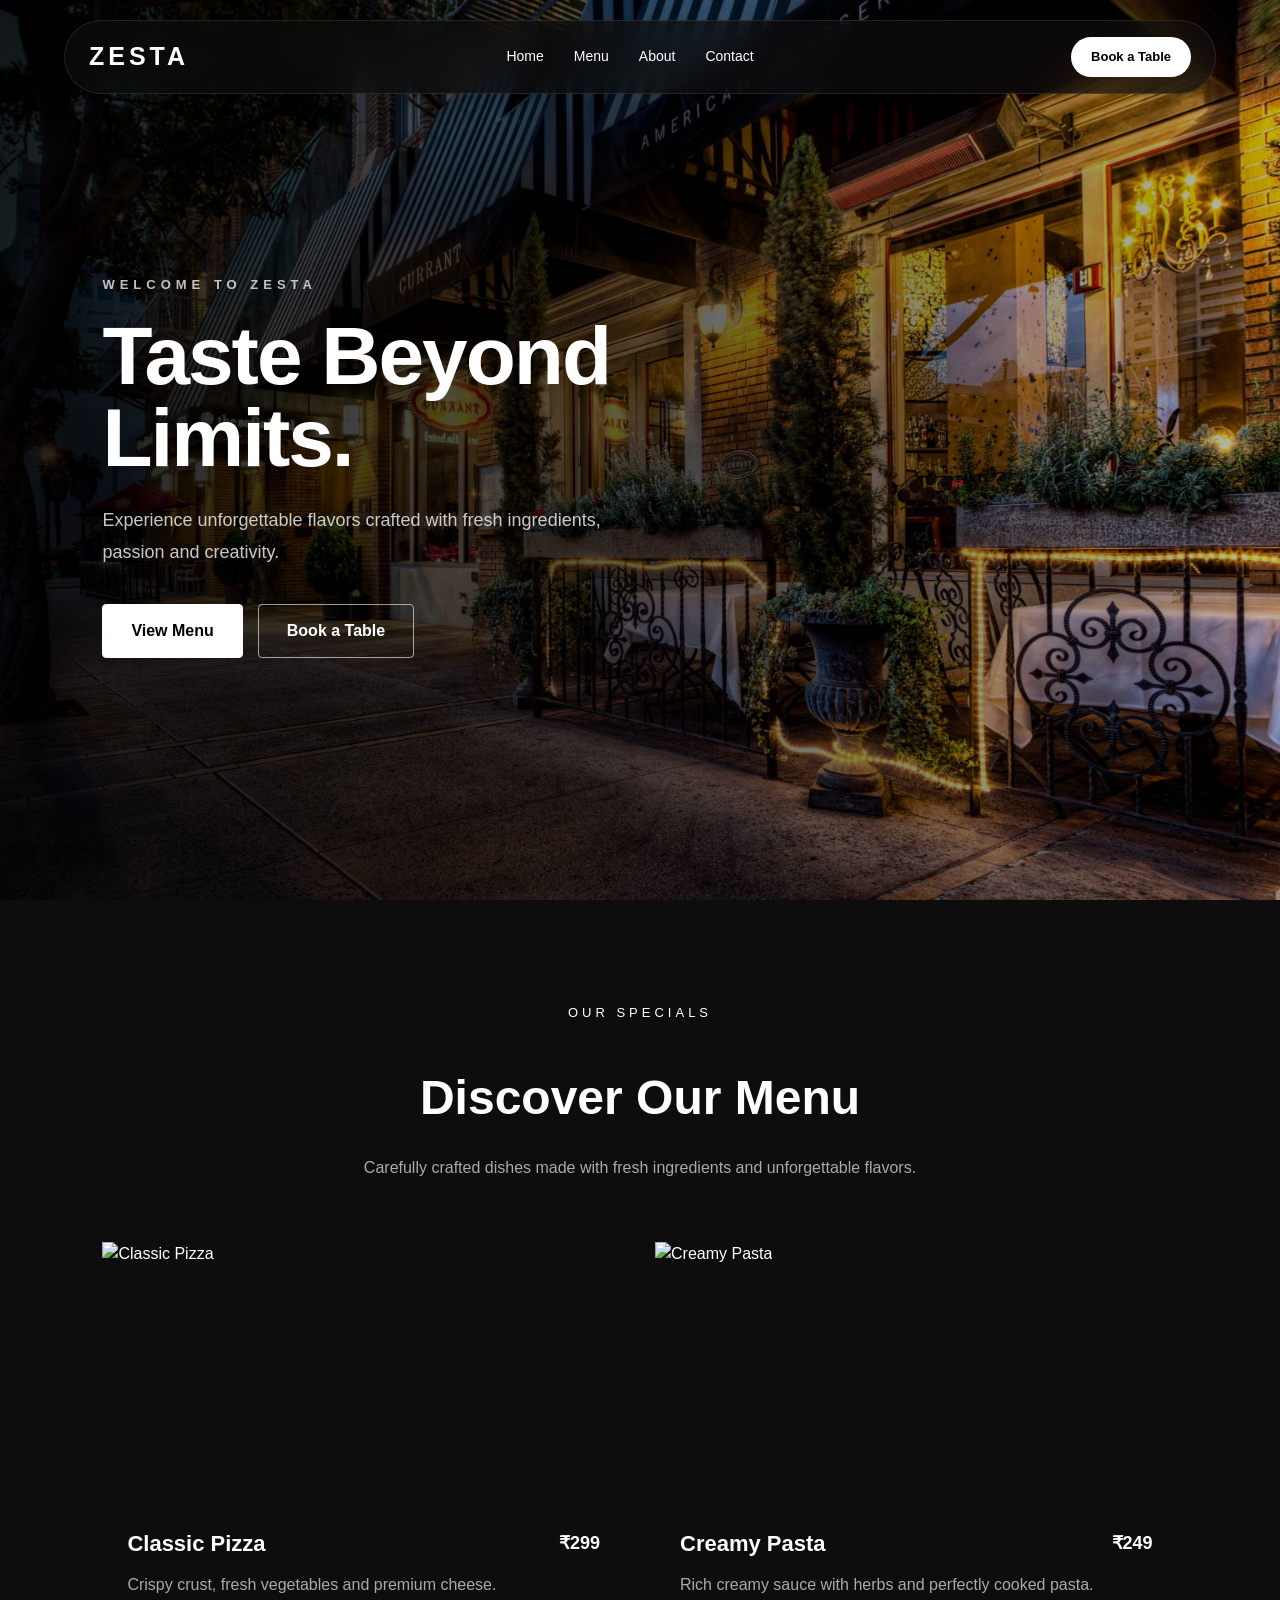
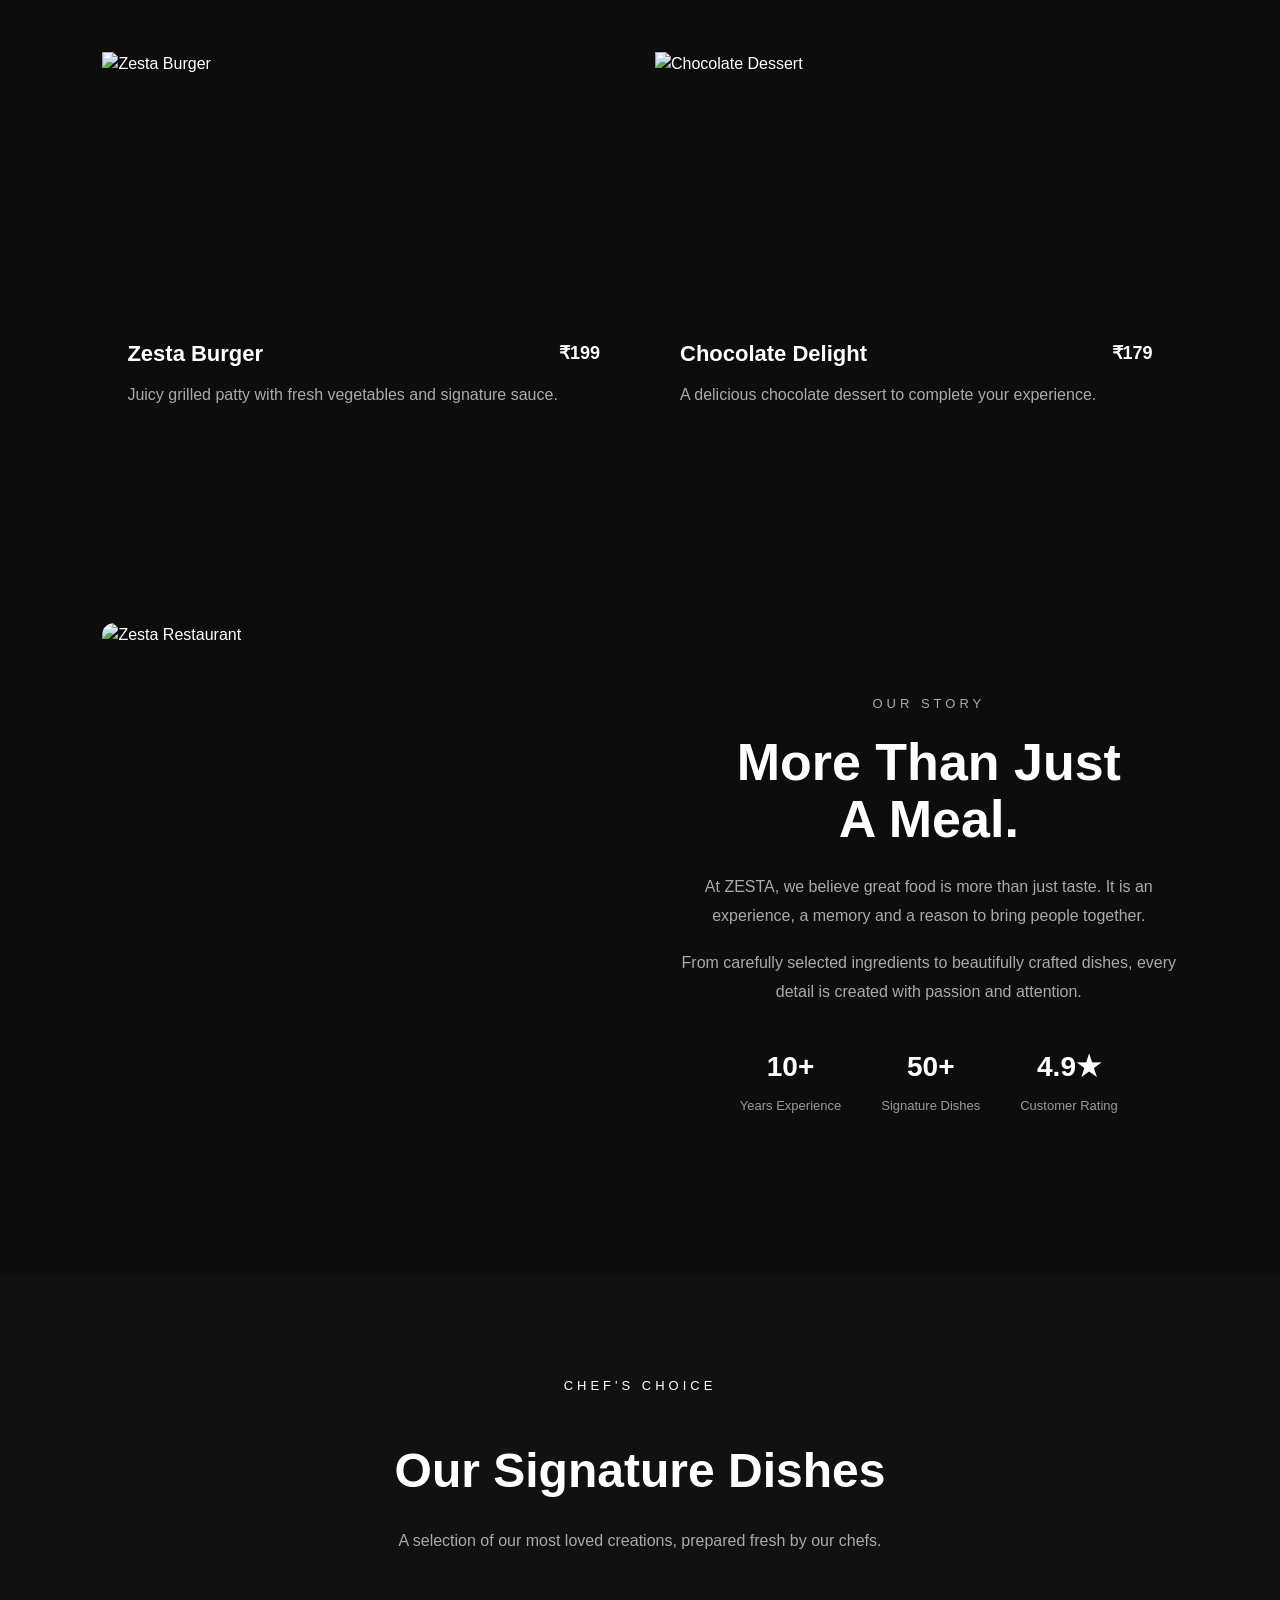
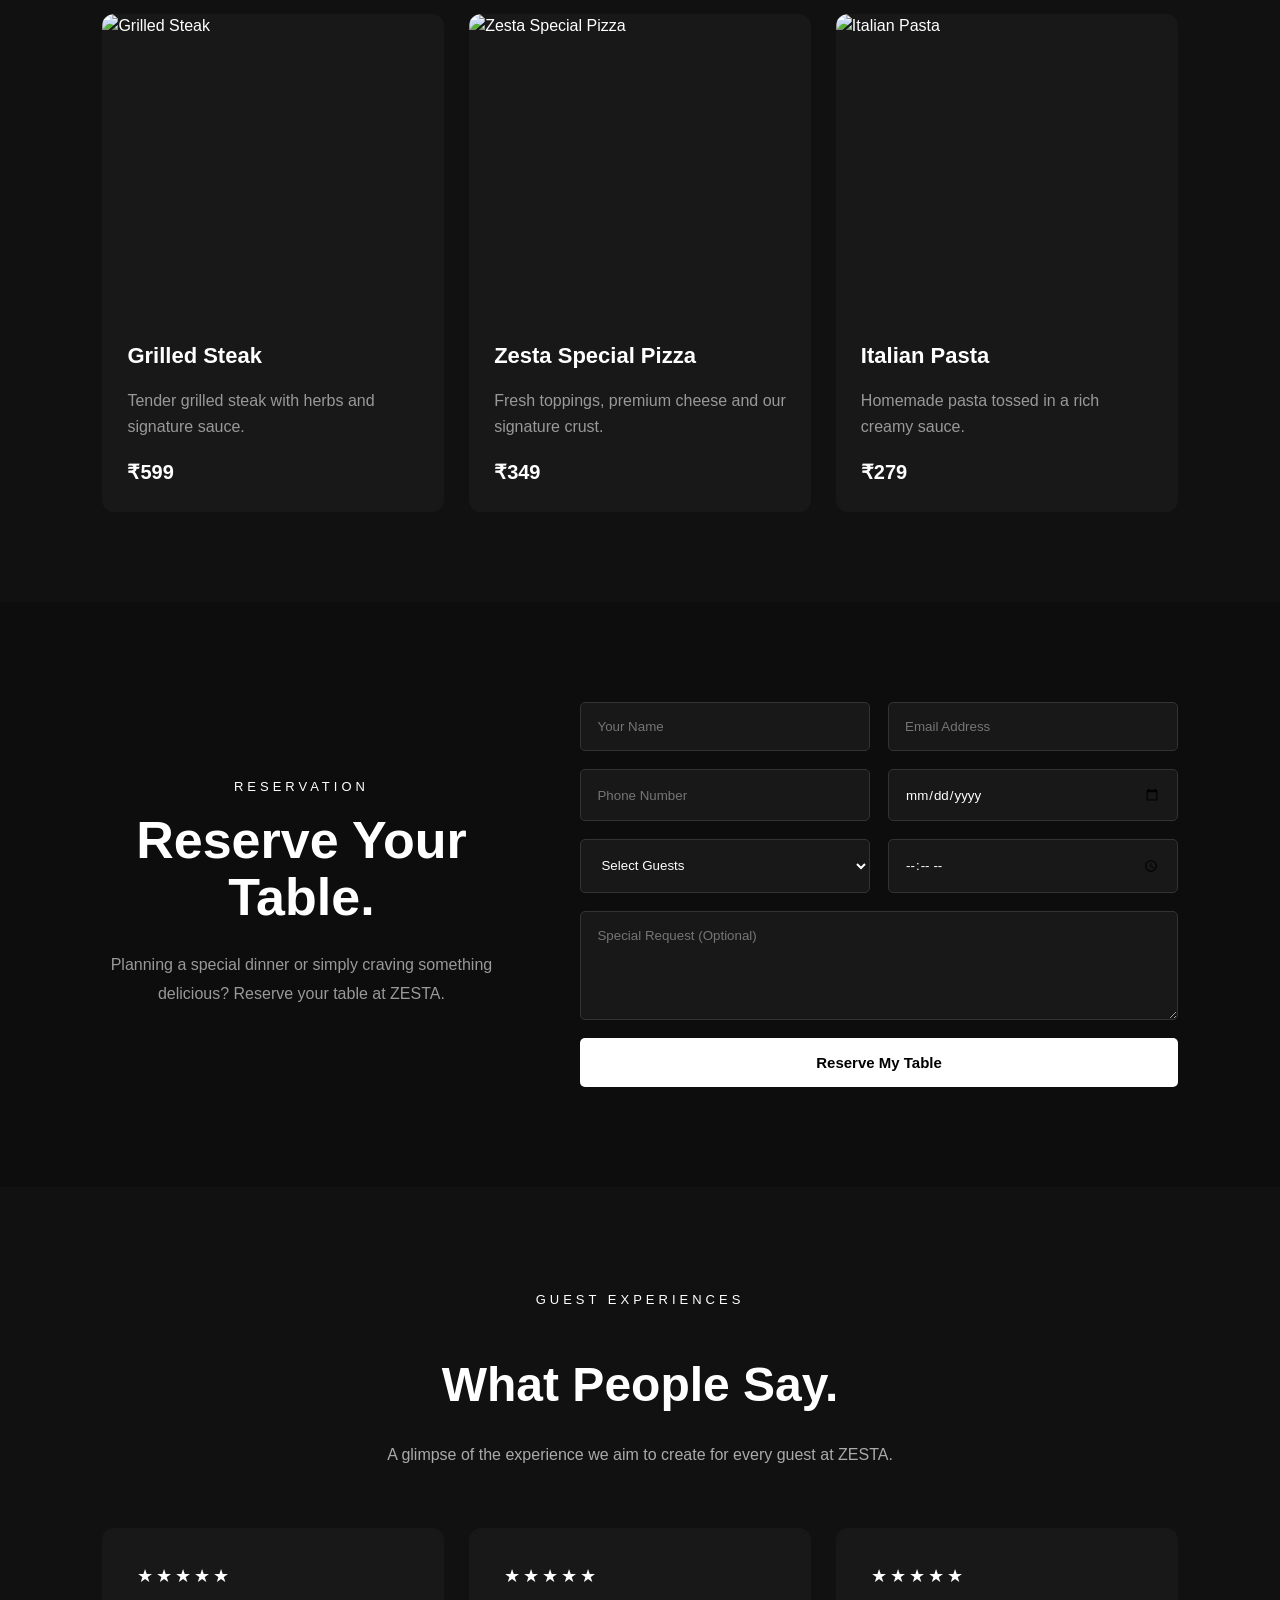
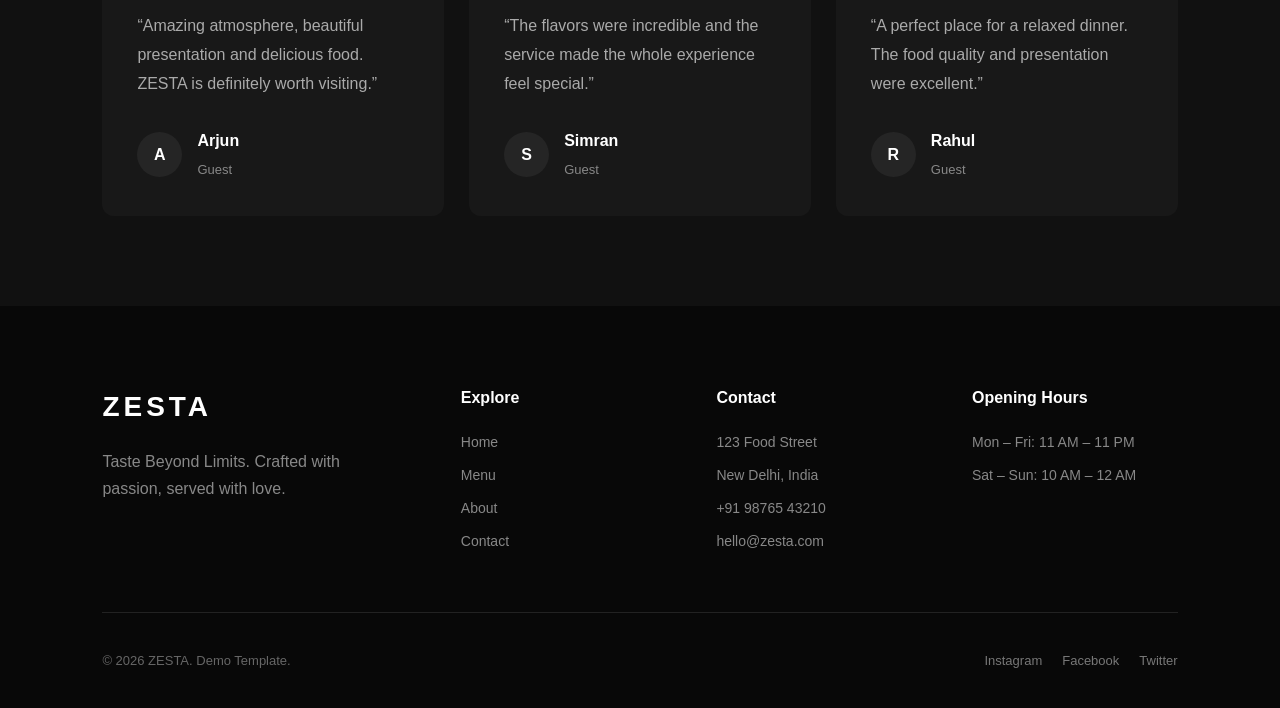
==== index.HTML @ 045b375d "Add files via upload" ====
<!DOCTYPE html>
<html lang="en">
<head>
    <meta charset="UTF-8">
    <meta name="viewport" content="width=device-width, initial-scale=1.0">
    <title>ZESTA Resturant</title>




    <meta charset="UTF-8">

    <meta name="viewport" content="width=device-width, initial-scale=1.0">

    <title>ZESTA - Taste Beyond Limits</title>


    <link rel="stylesheet" href="style.css">
    <script src="script.js"></script>


</head>









<body>
    

    
        <!-- =========================
     NAVBAR
========================= -->


<header class="navbar">

    <a href="#home" class="logo">ZESTA</a>

    <nav class="nav-links">
        <a href="#home">Home</a>
        <a href="#menu">Menu</a>
        <a href="#about">About</a>
        <a href="#contact">Contact</a>
    </nav>

    <a href="#contact" class="nav-btn">Book a Table</a>

    <button class="menu-toggle" id="menuToggle" aria-label="Open menu">
        ☰
    </button>

</header>

<div class="mobile-menu" id="mobileMenu">

    <button class="mobile-menu-close" id="menuClose">
        ×
    </button>

    <a href="#home">Home</a>
    <a href="#menu">Menu</a>
    <a href="#about">About</a>
    <a href="#contact">Contact</a>

    <a href="#contact" class="mobile-book-btn">
        Book a Table
    </a>

</div>








<!------
/* =========================
   HERO 
========================= */-->

    <section class="hero" id="home">

    <div class="hero-content">

        <p class="hero-label">WELCOME TO ZESTA</p>

        <h1>
            Taste Beyond
            <span>Limits.</span>
        </h1>

        <p class="hero-text">
            Experience unforgettable flavors crafted with
            fresh ingredients, passion and creativity.
        </p>

        <div class="hero-buttons">

            <a href="#menu" class="btn primary-btn">
                View Menu
            </a>

            <a href="#contact" class="btn secondary-btn">
                Book a Table
            </a>

        </div>

    </div>

</section>
<!-- =========================
     MENU SECTION
========================= -->

<section class="menu-section" id="menu">

    <div class="section-heading">

        <p class="section-label">OUR SPECIALS</p>

        <h2>Discover Our <span>Menu</span></h2>

        <p>
            Carefully crafted dishes made with fresh ingredients
            and unforgettable flavors.
        </p>

    </div>


    <div class="menu-grid">

        <!-- MENU CARD 1 -->

        <div class="menu-card">

            <div class="menu-image">
                <img src="images/pizzza.webp" alt="Classic Pizza">
            </div>

            <div class="menu-info">

                <div class="menu-title">
                    <h3>Classic Pizza</h3>
                    <span>₹299</span>
                </div>

                <p>
                    Crispy crust, fresh vegetables and
                    premium cheese.
                </p>

            </div>

        </div>


        <!-- MENU CARD 2 -->

        <div class="menu-card">

            <div class="menu-image">
                <img src="images/crmy-pasta.jpg" alt="Creamy Pasta">
            </div>

            <div class="menu-info">

                <div class="menu-title">
                    <h3>Creamy Pasta</h3>
                    <span>₹249</span>
                </div>

                <p>
                    Rich creamy sauce with herbs and
                    perfectly cooked pasta.
                </p>

            </div>

        </div>


        <!-- MENU CARD 3 -->

        <div class="menu-card">

            <div class="menu-image">
                <img src="images/hm-burger.webp" alt="Zesta Burger">
            </div>

            <div class="menu-info">

                <div class="menu-title">
                    <h3>Zesta Burger</h3>
                    <span>₹199</span>
                </div>

                <p>
                    Juicy grilled patty with fresh vegetables
                    and signature sauce.
                </p>

            </div>

        </div>


        <!-- MENU CARD 4 -->

        <div class="menu-card">

            <div class="menu-image">
                <img src="images/choco cake.jpg" alt="Chocolate Dessert">
            </div>

            <div class="menu-info">

                <div class="menu-title">
                    <h3>Chocolate Delight</h3>
                    <span>₹179</span>
                </div>

                <p>
                    A delicious chocolate dessert to
                    complete your experience.
                </p>

            </div>

        </div>

    </div>

</section>

<!-- =========================
     ABOUT SECTION
========================= -->

<section class="about-section" id="about">

    <div class="about-image">

        <img src="images/about-food.webp" alt="Zesta Restaurant">

    </div>


    <div class="about-content">

        <p class="section-label">OUR STORY</p>

        <h2>
            More Than Just
            <span>A Meal.</span>
        </h2>

        <p>
            At ZESTA, we believe great food is more than
            just taste. It is an experience, a memory and
            a reason to bring people together.
        </p>

        <p>
            From carefully selected ingredients to beautifully
            crafted dishes, every detail is created with passion
            and attention.
        </p>

        <div class="about-features">

            <div class="feature">
                <strong>10+</strong>
                <span>Years Experience</span>
            </div>

            <div class="feature">
                <strong>50+</strong>
                <span>Signature Dishes</span>
            </div>

            <div class="feature">
                <strong>4.9★</strong>
                <span>Customer Rating</span>
            </div>

        </div>

    </div>

</section>

<!-- =========================
     FEATURED DISHES
========================= -->

<section class="featured-section">

    <div class="section-heading">

        <p class="section-label">CHEF'S CHOICE</p>

        <h2>Our <span>Signature</span> Dishes</h2>

        <p>
            A selection of our most loved creations,
            prepared fresh by our chefs.
        </p>

    </div>


    <div class="featured-grid">

        <div class="featured-card">

            <img src="images/grill.webp" alt="Grilled Steak">

            <div class="featured-info">

                <h3>Grilled Steak</h3>

                <p>
                    Tender grilled steak with herbs
                    and signature sauce.
                </p>

                <strong>₹599</strong>

            </div>

        </div>


        <div class="featured-card">

            <img src="images/pizza.webp" alt="Zesta Special Pizza">

            <div class="featured-info">

                <h3>Zesta Special Pizza</h3>

                <p>
                    Fresh toppings, premium cheese
                    and our signature crust.
                </p>

                <strong>₹349</strong>

            </div>

        </div>


        <div class="featured-card">

            <img src="images/italian-pasta.webp" alt="Italian Pasta">

            <div class="featured-info">

                <h3>Italian Pasta</h3>

                <p>
                    Homemade pasta tossed in
                    a rich creamy sauce.
                </p>

                <strong>₹279</strong>

            </div>

        </div>

    </div>

</section>

<!-- =========================
     BOOK A TABLE
========================= -->

<section class="booking-section" id="contact">

    <div class="booking-content">

        <p class="section-label">RESERVATION</p>

        <h2>
            Reserve Your
            <span>Table.</span>
        </h2>

        <p>
            Planning a special dinner or simply craving
            something delicious? Reserve your table at ZESTA.
        </p>

    </div>


    <form class="booking-form"  id="bookingForm" novalidate>

        <div class="form-row">

            <input
                type="text"
                placeholder="Your Name"
                required
            >

            <input
                type="email"
                id="email"
                placeholder="Email Address"
                required
            >

        </div>


        <div class="form-row">

            <input
                type="tel"
                id="phone"
                placeholder="Phone Number"
                maxlength="10"
                inputmode="numeric"
                pattern="[0-9]{10}"
                required    
            >

            
            <input
                type="date"
                id="bookingDate"
                min="2026-01-01"
                max="2036-12-31"
                required
             >
            

        </div>


        <div class="form-row">

            <select required>

                <option value="">
                    Select Guests
                </option>

                <option>1 Guest</option>
                <option>2 Guests</option>
                <option>3 Guests</option>
                <option>4 Guests</option>
                <option>5+ Guests</option>

            </select>


            <input
                type="time"
                required
            >

        </div>


        <textarea
            placeholder="Special Request (Optional)"
            rows="5"
        ></textarea>


        <button type="submit" class="booking-btn">
            Reserve My Table
        </button>

    </form>
    
    <p class="form-success" id="formSuccess">
    ✓ Your reservation request has been received.
</p>

</section>

<!-- =========================
     TESTIMONIALS
========================= -->

<section class="testimonials-section">

    <div class="section-heading">

        <p class="section-label">GUEST EXPERIENCES</p>

        <h2>What People <span>Say.</span></h2>

        <p>
            A glimpse of the experience we aim to create
            for every guest at ZESTA.
        </p>

    </div>


    <div class="testimonial-grid">

        <!-- REVIEW 1 -->

        <div class="testimonial-card">

            <div class="stars">
                ★★★★★
            </div>

            <p>
                “Amazing atmosphere, beautiful presentation
                and delicious food. ZESTA is definitely worth
                visiting.”
            </p>

            <div class="reviewer">
                <div class="reviewer-avatar">A</div>

                <div>
                    <h4>Arjun</h4>
                    <span>Guest</span>
                </div>
            </div>

        </div>


        <!-- REVIEW 2 -->

        <div class="testimonial-card">

            <div class="stars">
                ★★★★★
            </div>

            <p>
                “The flavors were incredible and the service
                made the whole experience feel special.”
            </p>

            <div class="reviewer">
                <div class="reviewer-avatar">S</div>

                <div>
                    <h4>Simran</h4>
                    <span>Guest</span>
                </div>
            </div>

        </div>


        <!-- REVIEW 3 -->

        <div class="testimonial-card">

            <div class="stars">
                ★★★★★
            </div>

            <p>
                “A perfect place for a relaxed dinner.
                The food quality and presentation were excellent.”
            </p>

            <div class="reviewer">
                <div class="reviewer-avatar">R</div>

                <div>
                    <h4>Rahul</h4>
                    <span>Guest</span>
                </div>
            </div>

        </div>

    </div>

</section>


<!-- =========================
     FOOTER
========================= -->

<footer class="footer">

    <div class="footer-grid">

        <!-- BRAND -->

        <div class="footer-brand">

            <a href="#home" class="footer-logo">
                ZESTA
            </a>

            <p>
                Taste Beyond Limits.
                Crafted with passion, served with love.
            </p>

        </div>


        <!-- QUICK LINKS -->

        <div class="footer-column">

            <h3>Explore</h3>

            <a href="#home">Home</a>
            <a href="#menu">Menu</a>
            <a href="#about">About</a>
            <a href="#contact">Contact</a>

        </div>


        <!-- CONTACT -->

        <div class="footer-column">

            <h3>Contact</h3>

            <p>123 Food Street</p>
            <p>New Delhi, India</p>
            <p>+91 98765 43210</p>
            <p>hello@zesta.com</p>

        </div>


        <!-- OPENING HOURS -->

        <div class="footer-column">

            <h3>Opening Hours</h3>

            <p>Mon – Fri: 11 AM – 11 PM</p>
            <p>Sat – Sun: 10 AM – 12 AM</p>

        </div>

    </div>


    <div class="footer-bottom">

        <p>
            © 2026 ZESTA. Demo Template.
        </p>

        <div class="social-links">

            <a href="#">Instagram</a>
            <a href="#">Facebook</a>
            <a href="#">Twitter</a>

        </div>

    </div>

</footer>



<button id="backToTop" class="back-to-top" aria-label="Back to top">↑</button>

    
</body>
</html>
---- style.css ----
:root {
    --bg-main: #0d0d0d;
    --bg-card: #181818;
    --bg-dark: #080808;

    --text-main: #ffffff;
    --text-muted: #999999;
    --border: #2a2a2a;

    --accent: #d4a373;

    --container: 1200px;

    --radius: 12px;

    --transition: 0.3s ease;
}

/* ############### REVEAL CSS ##############*/
.reveal {
    opacity: 0;
    transform: translateY(40px);
    transition:
        opacity 0.8s ease,
        transform 0.8s ease;
}

.reveal.active {
    opacity: 1;
    transform: translateY(0);
}




* {
    box-sizing: border-box;
}

html {
    scroll-behavior: smooth;
}

body {
    margin: 0;

    font-family:
        Arial,
        Helvetica,
        sans-serif;

    background: var(--bg-main);

    color: var(--text-main);

    line-height: 1.5;
}


.container {
    width: min(100% - 40px, var(--container));

    margin-inline: auto;
}

/* =========================
   ZESTA NAVBAR
========================= */




  .navbar {
    position: fixed;
    top: 20px;
    left: 50%;
    transform: translateX(-50%);

    width: min(90%, 1200px);

    padding: 16px 24px;

    display: flex;
    align-items: center;
    justify-content: space-between;

    background: rgba(15, 15, 15, 0.65);

    backdrop-filter: blur(15px);
    -webkit-backdrop-filter: blur(15px);

    border: 1px solid rgba(255, 255, 255, 0.1);

    border-radius: 50px;

    z-index: 1000;
}

    .logo {
    color: var(--text-main);

    text-decoration: none;

    font-size: 25px;
    font-weight: 700;

    letter-spacing: 4px;
}



.nav-links {
    display: flex;

    align-items: center;

    gap: 30px;
}

.nav-links a {
    position: relative;

    color: var(--text-main);

    text-decoration: none;

    font-size: 14px;

    transition: var(--transition);
}




.nav-links a::after {
    content: "";

    position: absolute;

    left: 0;
    bottom: -6px;

    width: 0;
    height: 1px;

    background: white;

    transition: 0.3s ease;
}

.nav-links a:hover::after {
    width: 100%;
}

.nav-btn {
    color: black;

    background: white;

    text-decoration: none;

    padding: 10px 20px;

    border-radius: 30px;

    font-size: 13px;

    font-weight: 600;

    transition: var(--transition);
}

.nav-btn:hover {
    transform: translateY(-2px);

    box-shadow: 0 8px 25px rgba(255, 255, 255, 0.15);
}









/* =========================
   ZESTA HERO
========================= */


.hero {
    min-height: 100vh;

    display: flex;
    align-items: center;

    padding: 120px 8% 100px;

    position: relative;

    background:
        linear-gradient(
            90deg,
            rgba(0, 0, 0, 0.88) 0%,
            rgba(0, 0, 0, 0.65) 45%,
            rgba(0, 0, 0, 0.25) 100%
        ),
        url("IMAGES/Zesta-Restaurent.webp");

    background-size: cover;
    background-position: center;
}


.hero-content {
    animation: heroReveal 1s ease forwards;
}

@keyframes heroReveal {
    from {
        opacity: 0;
        transform: translateY(30px);
    }

    to {
        opacity: 1;
        transform: translateY(0);
    }
}



  
    .hero-label {
    font-size: 13px;

    letter-spacing: 5px;

    font-weight: 600;

    margin-bottom: 20px;

    color: rgba(255, 255, 255, 0.75);



      animation: heroReveal 0.8s ease forwards;
}
  

    
    .hero h1 {
    font-size: clamp(48px, 7vw, 82px);

    line-height: 1;

    margin: 0 0 25px;

    font-weight: 700;

    letter-spacing: -2px;


     animation: heroReveal 1s ease 0.15s forwards;
    opacity: 0;
}



.hero h1 span {
    display: block;
}


    
    .hero-text {
    max-width: 560px;

    color: rgba(255, 255, 255, 0.78);

    font-size: 18px;

    line-height: 1.8;

    margin-bottom: 35px;

     animation: heroReveal 1s ease 0.3s forwards;
    opacity: 0;
}


.hero-buttons {
    display: flex;

    gap: 15px;

    align-items: center;


        animation: heroReveal 1s ease 0.45s forwards;
    opacity: 0;
}
.btn {
    display: inline-block;
    padding: 14px 28px;
    text-decoration: none;
    border-radius: 4px;
    font-weight: 600;
    transition: var(--transition);
}

.primary-btn {
    background: white;

    color: black;

    border: 1px solid white;
}

.secondary-btn {
    background: transparent;

    color: white;

    border: 1px solid rgba(255, 255, 255, 0.6);
}

.primary-btn:hover {
    transform: translateY(-3px);

    box-shadow:
        0 12px 30px rgba(0, 0, 0, 0.3);
}

.secondary-btn:hover {
    background: white;

    color: black;

    transform: translateY(-3px);
}
.featured-card img {
    height: 250px;
}



 :root {
        --container: 100%;
    }

    body {
        overflow-x: hidden;
   
    }












@media (max-width: 768px) {  

    root {
        --container: 100%;
    }

    body {
        overflow-x: hidden;
    }


    .hero {
    padding: 120px 6% 80px;

    text-align: center;

    justify-content: center;

    background-position: 60% center;
}

.hero-content {
    max-width: 100%;
}

.hero h1 {
    font-size: clamp(45px, 13vw, 65px);
}

.hero-text {
    font-size: 16px;
}

.hero-buttons {
    justify-content: center;

    flex-direction: column;
}

.hero-buttons .btn {
    width: 210px;
}
}






@media (max-width: 768px) {

    .navbar {
        top: 12px;

        width: 92%;

        padding: 13px 16px;
    }

    .logo {
        font-size: 21px;
    }

    .nav-links {
        display: none;
    }

    .nav-btn {
        padding: 9px 15px;

        font-size: 12px;
    }

}







    /*menu sections*/


    .menu-section {
        padding: 80px 6%;
    }   

    .section-heading h2 {
    font-size: 38px;    
    }

    .menu-grid {
    grid-template-columns: 1fr;
    }

    .menu-image {
    height: 230px;
    }
      
    
    
    .about-section {
    grid-template-columns: 1fr;
    gap: 50px;
}

    .about-image {
    height: 400px;
    }

    .about-content {
    text-align: center;
    }

    .about-content h2 {
    font-size: 40px;
    }

    .about-features {
    justify-content: center;
    gap: 25px;
    }
                    
    
    /* booking section*/

    .booking-section {
    grid-template-columns: 1fr;
    gap: 50px;
    }

    .booking-content {
    text-align: center;
    }

    .booking-content h2 {
    font-size: 40px;
    }

    .form-row {
    grid-template-columns: 1fr;
    }
    

  /* booking section*/

        .testimonial-grid {
    grid-template-columns: 1fr;
    }

    .testimonial-card {
    padding: 28px;
    }





}

/* =========================
   FOOTER SECTION
========================= */


@media (max-width: 768px) {

    .footer-grid {
        grid-template-columns: 1fr;

        gap: 40px;
    }

    .footer-bottom {
        flex-direction: column;

        gap: 20px;

        text-align: center;
    }

    .footer {
        padding: 70px 6% 25px;
    }

}


/* =========================
   MENU SECTION
========================= */


  /*######  UI PERIMUM CHENGE #####*/

  .menu-card,
.featured-card,
.testimonial-card {
    transition:
        transform 0.35s ease,
        box-shadow 0.35s ease;
}

.menu-card:hover,
.featured-card:hover,
.testimonial-card:hover {
    transform: translateY(-8px);
    box-shadow: 0 20px 45px rgba(0, 0, 0, 0.28);
}




.menu-section {
    background: var(--bg-main);
    color: var(--text-main);
      padding: 90px 8%;
}

.section-heading {
    text-align: center;
    max-width: 650px;
    margin: 0 auto 60px;
}

.section-label {
    font-size: 13px;
    letter-spacing: 4px;
    margin-bottom: 15px;
}

.section-heading h2 {
    font-size: 48px;
    margin-bottom: 20px;
}

.section-heading h2 span {
    display: inline-block;
}

.section-heading > p:last-child {
    color: #aaa;
    line-height: 1.7;
}


/* MENU GRID */

.menu-grid {
    display: grid;

    grid-template-columns: repeat(2, 1fr);

    gap: 30px;
}


/* MENU CARD */

.menu-card {
    transition: 
        transform 0.35s ease,
        box-shadow 0.35s ease;
}

.menu-card:hover {
    transform: translateY(-8px);
    box-shadow: 0 20px 40px rgba(0,0,0,0.25);
}

/* IMAGE */

.menu-image {
    height: 260px;
    overflow: hidden;
}

.menu-image img {
    width: 100%;
    height: 100%;

    object-fit: cover;

    transition: 0.4s ease;
}

/* NEW UPDATE */

.menu-image img,
.featured-card img,
.about-image img {
    width: 100%;
    height: 100%;
    object-fit: cover;
    object-position: center;
}






.menu-card:hover img {
    transform: scale(1.05);
}


/* CONTENT */

.menu-info {
    padding: 25px;
}

.menu-title {
    display: flex;
    justify-content: space-between;
    align-items: center;

    margin-bottom: 12px;
}

.menu-title h3 {
    font-size: 22px;
    margin: 0;
}

.menu-title span {
    font-size: 18px;
    font-weight: 600;
}

.menu-info > p {
    color: #aaa;
    line-height: 1.6;
    margin: 0;
}





/* =========================
   ABOUT SECTION
========================= */

.about-section {
    padding: 100px 8%;

    display: grid;
    grid-template-columns: 1fr 1fr;

    gap: 80px;

    align-items: center;

    background: #0d0d0d;
    color: white;
}

.about-image {
    height: 550px;
    overflow: hidden;
    border-radius: 12px;
}

.about-image img {
    width: 100%;
    height: 100%;

    object-fit: cover;

    transition: 0.5s ease;
}

.about-image:hover img {
    transform: scale(1.05);
}

.about-content {
    max-width: 600px;
}

.about-content h2 {
    font-size: 52px;
    line-height: 1.1;

    margin: 15px 0 25px;
}

.about-content h2 span {
    display: block;
}

.about-content > p {
    color: #aaa;
    line-height: 1.8;

    margin-bottom: 18px;
}


/* FEATURES */

.about-features {
    display: flex;

    gap: 40px;

    margin-top: 40px;
}

.feature {
    display: flex;
    flex-direction: column;

    gap: 8px;
}

.feature strong {
    font-size: 28px;
}

.feature span {
    font-size: 13px;
    color: #999;
}

/* =========================
   FEATURED SECTION
========================= */

.featured-section {
    padding: 90px 8%;

    background: #111;
    color: white;
}

.featured-grid {
    display: grid;

    grid-template-columns: repeat(3, 1fr);

    gap: 25px;
}

.featured-card {
    background: #181818;

    border-radius: 12px;

    overflow: hidden;

    transition: 0.3s ease;
}

.featured-card:hover {
    transform: translateY(-8px);
}

.featured-card img {
    width: 100%;
    height: 300px;

    object-fit: cover;

    display: block;

    transition: 0.4s ease;
}

.featured-card:hover img {
    transform: scale(1.05);
}

.featured-info {
    padding: 25px;
}

.featured-info h3 {
    font-size: 22px;

    margin: 0 0 12px;
}

.featured-info p {
    color: #999;

    line-height: 1.6;

    margin-bottom: 18px;
}

.featured-info strong {
    font-size: 20px;
}



/* =========================
   BOOKING SECTION
========================= */

.booking-section {
    padding: 100px 8%;

    background: #0d0d0d;
    color: white;

    display: grid;
    grid-template-columns: 0.8fr 1.2fr;

    gap: 80px;

    align-items: center;
}

.booking-content {
    max-width: 500px;
}

.booking-content h2 {
    font-size: 52px;
    line-height: 1.1;

    margin: 15px 0 25px;
}

.booking-content h2 span {
    display: block;
}

.booking-content > p:last-child {
    color: #999;
    line-height: 1.8;
}


/* FORM */

.booking-form {
    display: flex;
    flex-direction: column;
    gap: 18px;
}

.form-row {
    display: grid;
    grid-template-columns: 1fr 1fr;
    gap: 18px;
}

.booking-form input,
.booking-form select,
.booking-form textarea {
    width: 100%;

    padding: 16px;

    background: #181818;
    color: white;

    border: 1px solid #333;

    border-radius: 5px;

    outline: none;

    font-family: inherit;

    box-sizing: border-box;
}

.booking-form input:focus,
.booking-form select:focus,
.booking-form textarea:focus {
    border-color: white;
}

.booking-form textarea {
    resize: vertical;
}

.booking-btn {
    padding: 16px;

    border: none;
    border-radius: 5px;

    background: white;
    color: black;

    font-size: 15px;
    font-weight: 600;

    cursor: pointer;

    transition: 0.3s ease;
}

.booking-btn:hover {
    transform: translateY(-3px);
}




.form-success {
    display: none;
    margin-top: 15px;
    padding: 14px;
    border: 1px solid #333;
    border-radius: 6px;
    text-align: center;
    font-size: 14px;
}







/* =========================
   TESTIMONIALS
========================= */

.testimonials-section {
    padding: 90px 8%;

    background: #111;
    color: white;
}

.testimonial-grid {
    display: grid;

    grid-template-columns: repeat(3, 1fr);

    gap: 25px;
}

.testimonial-card {
    background: #181818;

    padding: 35px;

    border-radius: 12px;

    transition: 0.3s ease;
}

.testimonial-card:hover {
    transform: translateY(-6px);
}

.stars {
    font-size: 18px;

    letter-spacing: 3px;

    margin-bottom: 22px;
}

.testimonial-card > p {
    color: #aaa;

    line-height: 1.8;

    margin-bottom: 30px;
}

.reviewer {
    display: flex;

    align-items: center;

    gap: 15px;
}

.reviewer-avatar {
    width: 45px;
    height: 45px;

    display: flex;

    align-items: center;
    justify-content: center;

    border-radius: 50%;

    background: #252525;

    font-weight: 600;
}

.reviewer h4 {
    margin: 0 0 4px;
}

.reviewer span {
    color: #888;

    font-size: 13px;
}

/* =========================
   FOOTER
========================= */

.footer {
    padding: 80px 8% 25px;

    background: #080808;
    color: white;
}

.footer-grid {
    display: grid;

    grid-template-columns:
        1.5fr
        1fr
        1fr
        1fr;

    gap: 50px;

    padding-bottom: 60px;
}

.footer-logo {
    color: white;
    text-decoration: none;

    font-size: 28px;
    font-weight: 700;

    letter-spacing: 4px;
}

.footer-brand p {
    max-width: 300px;

    color: #888;

    line-height: 1.7;

    margin-top: 20px;
}

.footer-column {
    display: flex;
    flex-direction: column;

    gap: 12px;
}

.footer-column h3 {
    font-size: 16px;

    margin: 0 0 10px;
}

.footer-column a,
.footer-column p {
    color: #888;

    text-decoration: none;

    font-size: 14px;

    margin: 0;

    transition: 0.3s ease;
}

.footer-column a:hover {
    color: white;
}


/* BOTTOM */

.footer-bottom {
    border-top: 1px solid #222;

    padding-top: 25px;

    display: flex;

    align-items: center;

    justify-content: space-between;
}

.footer-bottom p {
    color: #666;

    font-size: 13px;
}

.social-links {
    display: flex;

    gap: 20px;
}

.social-links a {
    color: #777;

    text-decoration: none;

    font-size: 13px;
}

.social-links a:hover {
    color: white;
}




.back-to-top {
    position: fixed;
    right: 25px;
    bottom: 25px;
    width: 50px;
    height: 50px;

    display: none;
    align-items: center;
    justify-content: center;

    background: #181818;
    color: white;
    border: 1px solid #444;
    border-radius: 50%;

    font-size: 24px;
    cursor: pointer;
    z-index: 9999;
}

.back-to-top:hover {
    background: white;
    color: black;
}














.hero-content {
    animation: heroReveal 1s ease forwards;
}

@keyframes heroReveal {
    from {
        opacity: 0;
        transform: translateY(30px);
    }

    to {
        opacity: 1;
        transform: translateY(0);
    }
}
.btn {
    transition: all 0.3s ease;
}

.btn:hover {
    transform: translateY(-3px);
}







/* =========================
   MOBILE SIDE MENU
========================= */

.menu-toggle {
    display: none;
    border: none;
    background: transparent;
    color: white;
    font-size: 25px;
    cursor: pointer;
}

.mobile-menu {
    position: fixed;
    top: 0;
    right: -100%;
    width: 280px;
    height: 100vh;

    background: rgba(15, 15, 15, 0.97);
    backdrop-filter: blur(20px);
    -webkit-backdrop-filter: blur(20px);

    border-left: 1px solid #333;

    display: flex;
    flex-direction: column;
    align-items: flex-start;

    padding: 100px 35px 35px;
    gap: 25px;

    z-index: 2000;

    transition: right 0.35s ease;
}

.mobile-menu.active {
    right: 0;
}

.mobile-menu a {
    color: white;
    text-decoration: none;
    font-size: 18px;
    transition: 0.3s ease;
}

.mobile-menu a:hover {
    transform: translateX(5px);
}

.mobile-menu-close {
    position: absolute;
    top: 25px;
    right: 25px;

    border: none;
    background: transparent;
    color: white;

    font-size: 32px;
    cursor: pointer;
}

.mobile-book-btn {
    margin-top: 10px;
    padding: 12px 20px;
    background: white;
    color: black !important;
    border-radius: 25px;
    font-size: 14px !important;
}

/* MOBILE */

@media (max-width: 768px) {

    .nav-links {
        display: none;
    }

    .navbar .nav-btn {
        display: none;
    }

    .menu-toggle {
        display: block;
    }

}













/*###########
############# MOBILE RESPONSIVE ############### */

/* =========================
   MOBILE RESPONSIVE
========================= */

@media (max-width: 768px) {

    body {
        overflow-x: hidden;
    }

    /* NAVBAR */

    .navbar {
        width: 92%;
        top: 12px;
        padding: 13px 16px;
    }

    .nav-links {
        display: none;
    }

    .logo {
        font-size: 21px;
    }

    .nav-btn {
        padding: 9px 15px;
        font-size: 12px;
    }


    /* HERO */

   .hero {
    width: 100%;
    min-height: 100vh;
    padding: 120px 6% 80px;
    text-align: center;
    justify-content: center;

    background:
        linear-gradient(
            90deg,
            rgba(0, 0, 0, 0.70) 0%,
            rgba(0, 0, 0, 0.45) 50%,
            rgba(0, 0, 0, 0.25) 100%
        ),
        url("images/Zesta-Restaurent.webp");

    background-size: cover;
    background-position: center;
}
    

    .hero-content {
        width: 100%;
        max-width: 100%;
    }

    .hero h1 {
        font-size: clamp(45px, 13vw, 65px);
        line-height: 1;
    }

    .hero-text {
        max-width: 100%;
        font-size: 16px;
    }

    .hero-buttons {
        flex-direction: column;
        justify-content: center;
        align-items: center;
    }

    .hero-buttons .btn {
        width: 210px;
    }


    /* MENU */

    .menu-section {
        padding: 80px 6%;
    }

    .menu-grid {
        grid-template-columns: 1fr;
    }

    .menu-image {
        height: 230px;
    }


    /* ABOUT */

    .about-section {
        grid-template-columns: 1fr;
        gap: 50px;
        padding: 80px 6%;
    }

    .about-image {
        height: 400px;
    }

    .about-content {
        text-align: center;
    }

    .about-content h2 {
        font-size: 40px;
    }

    .about-features {
        justify-content: center;
        gap: 25px;
    }


    /* FEATURED */

    .featured-section {
        padding: 80px 6%;
    }

    .featured-grid {
        grid-template-columns: 1fr;
    }

    .featured-card img {
        height: 250px;
    }


    /* BOOKING */

    .booking-section {
        grid-template-columns: 1fr;
        gap: 50px;
        padding: 80px 6%;
    }

    .booking-content {
        text-align: center;
    }

    .booking-content h2 {
        font-size: 40px;
    }

    .form-row {
        grid-template-columns: 1fr;
    }


    /* TESTIMONIALS */

    .testimonials-section {
        padding: 80px 6%;
    }

    .testimonial-grid {
        grid-template-columns: 1fr;
    }


    /* FOOTER */

    .footer {
        padding: 70px 6% 25px;
    }

    .footer-grid {
        grid-template-columns: 1fr;
        gap: 40px;
    }

    .footer-bottom {
        flex-direction: column;
        gap: 20px;
        text-align: center;
    }

}
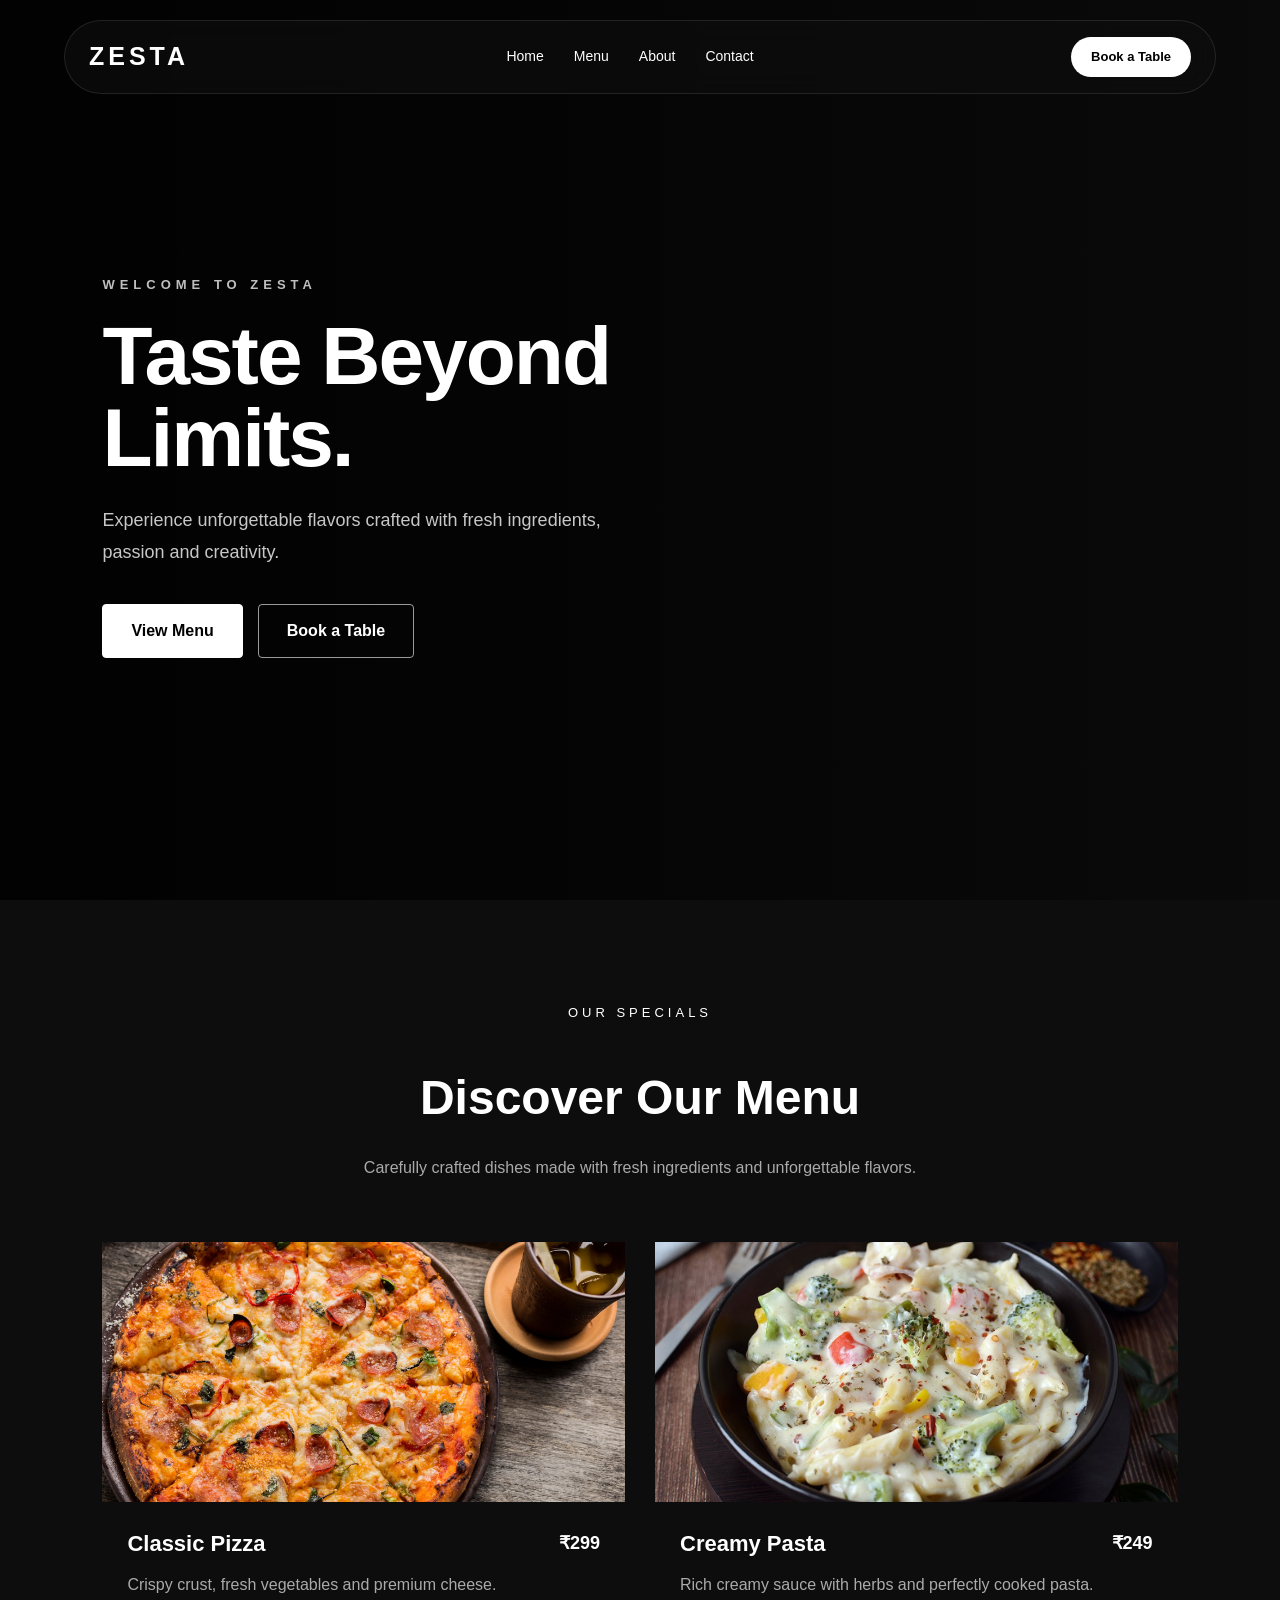
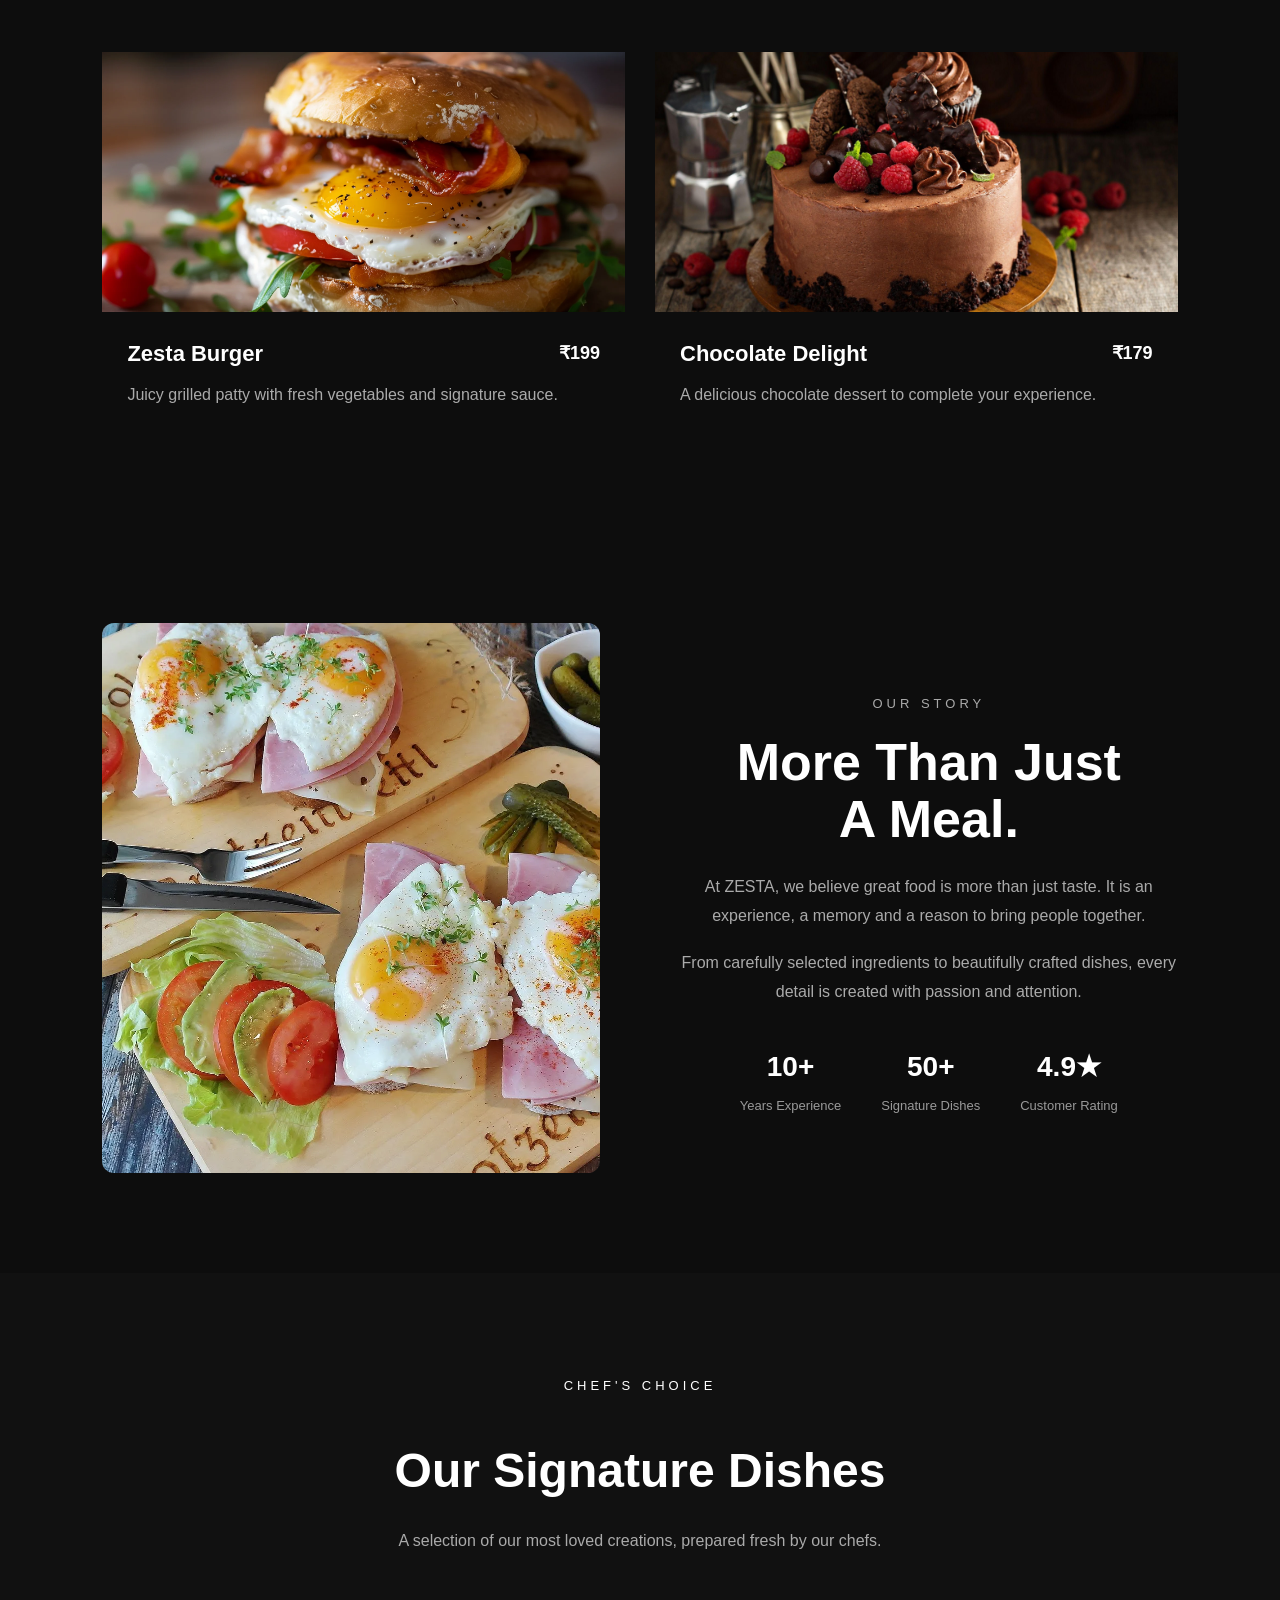
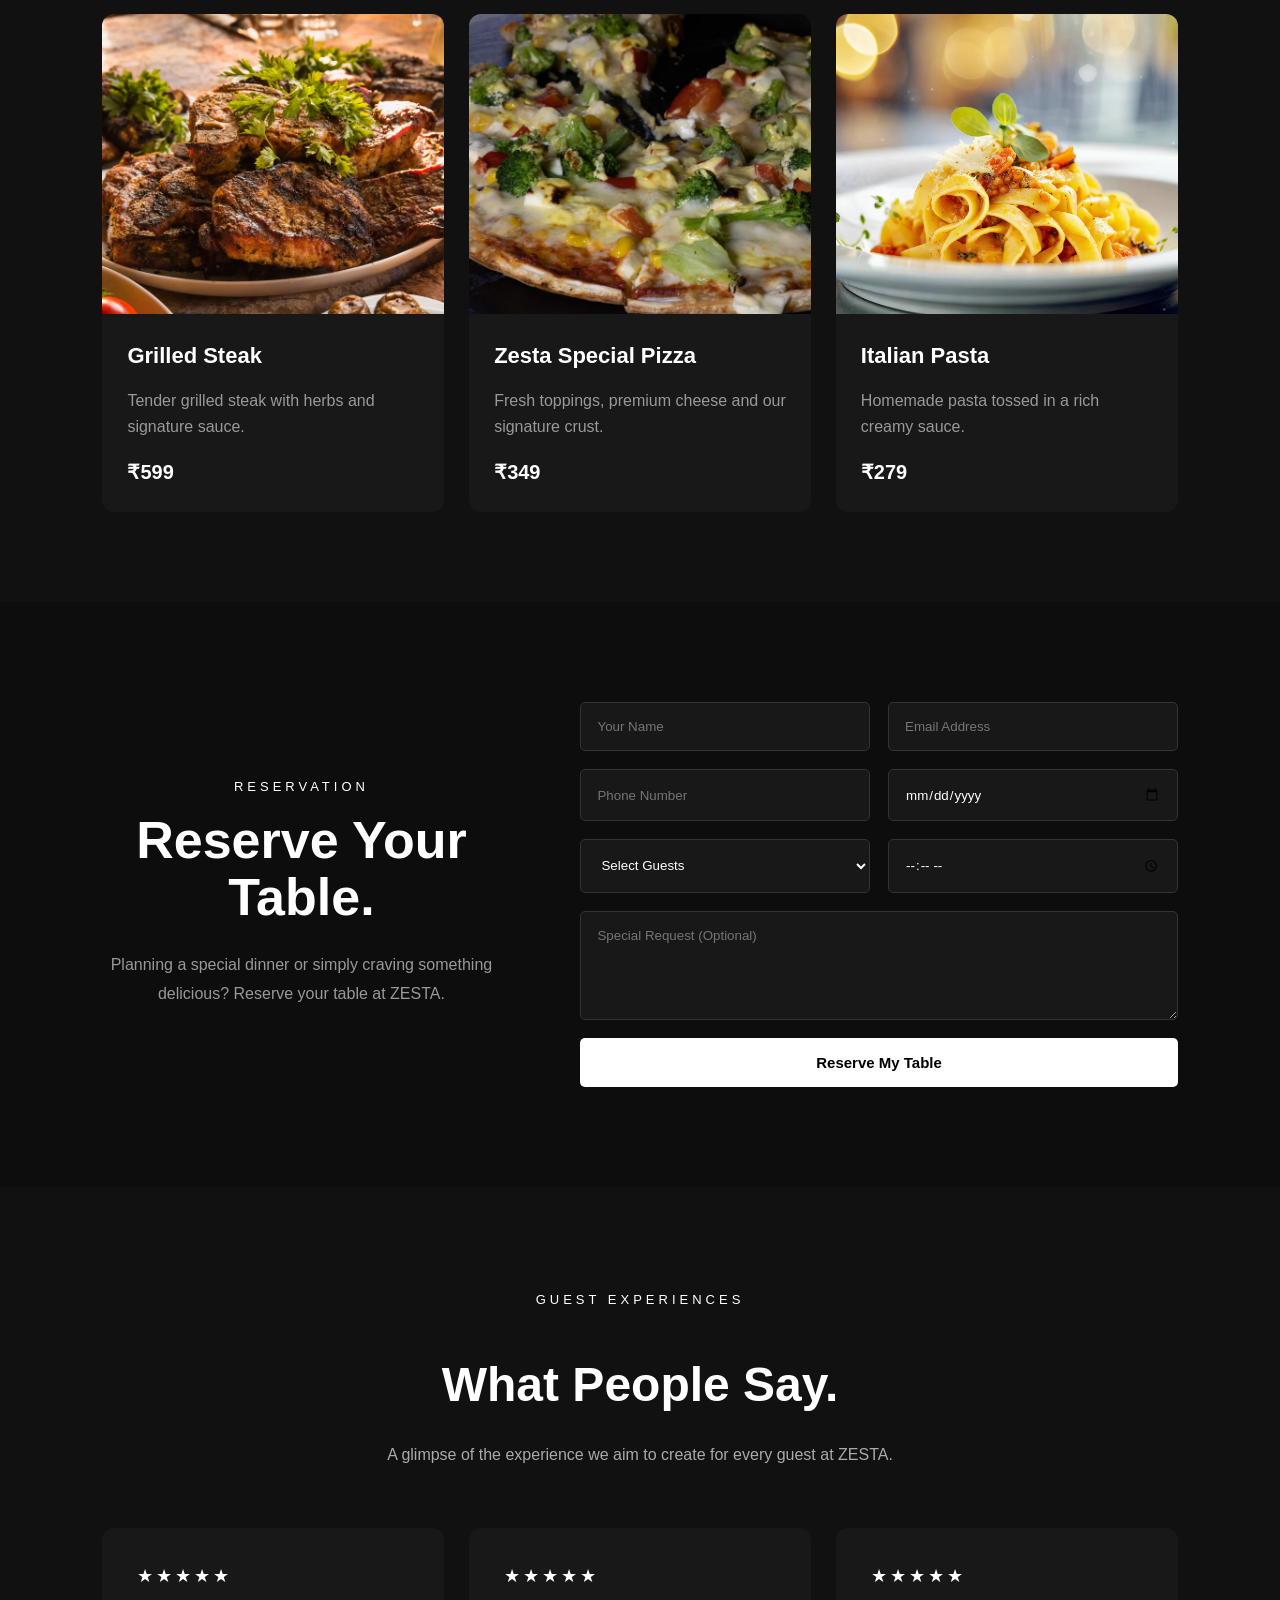
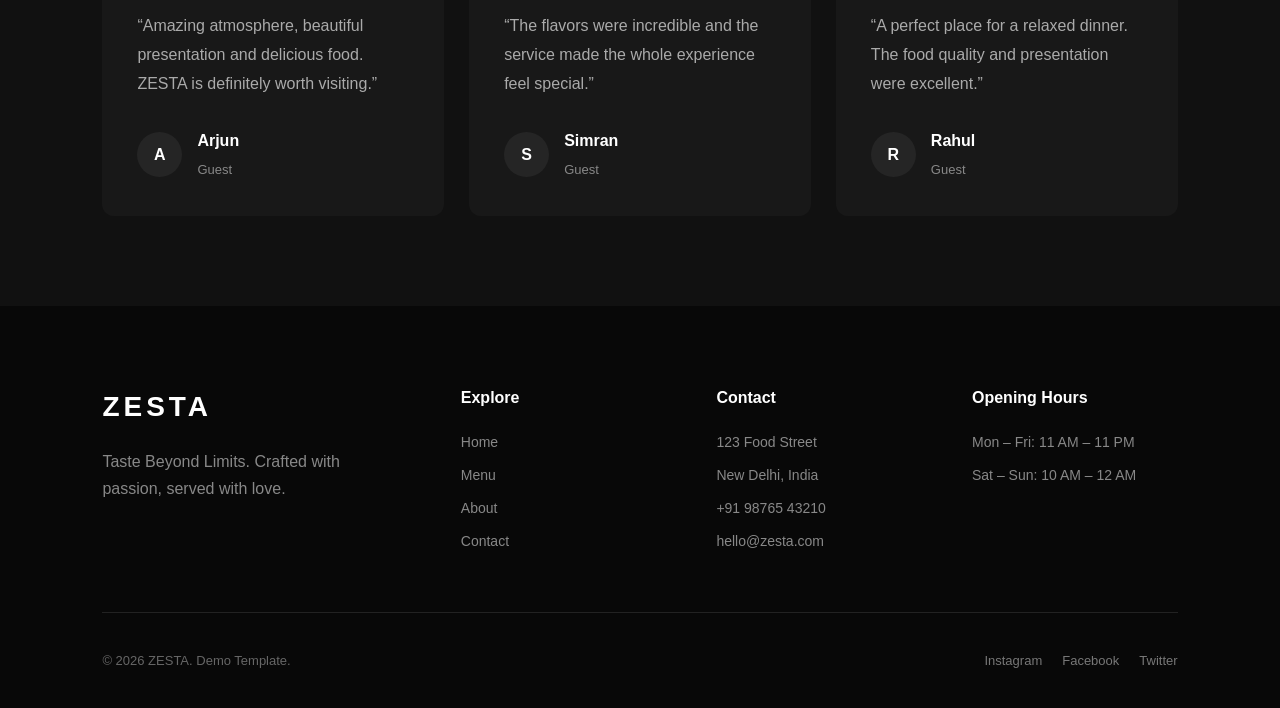
==== commit 7aa9b7f9: "Add files via upload" ====
--- a/index.HTML
+++ b/index.HTML
@@ -117,6 +117,9 @@
     </div>
 
 </section>
+
+
+
 <!-- =========================
      MENU SECTION
 ========================= -->
